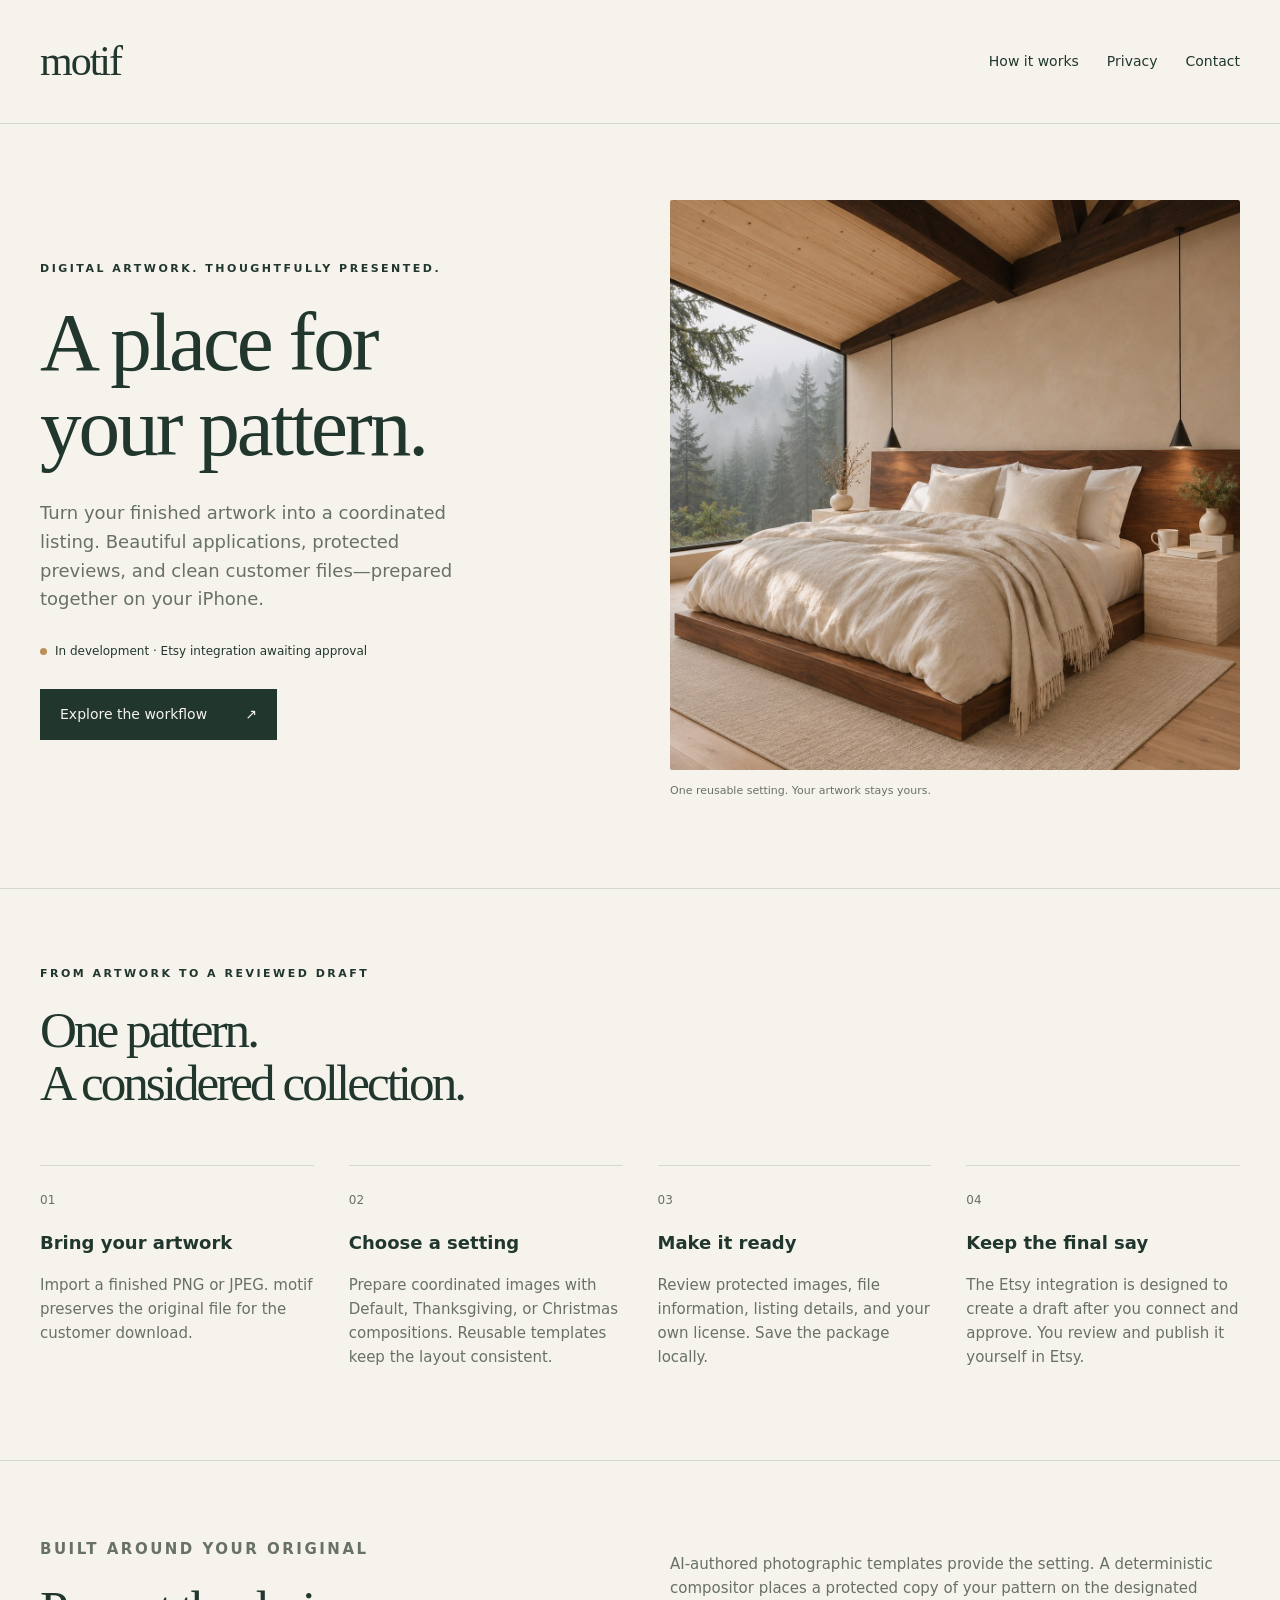
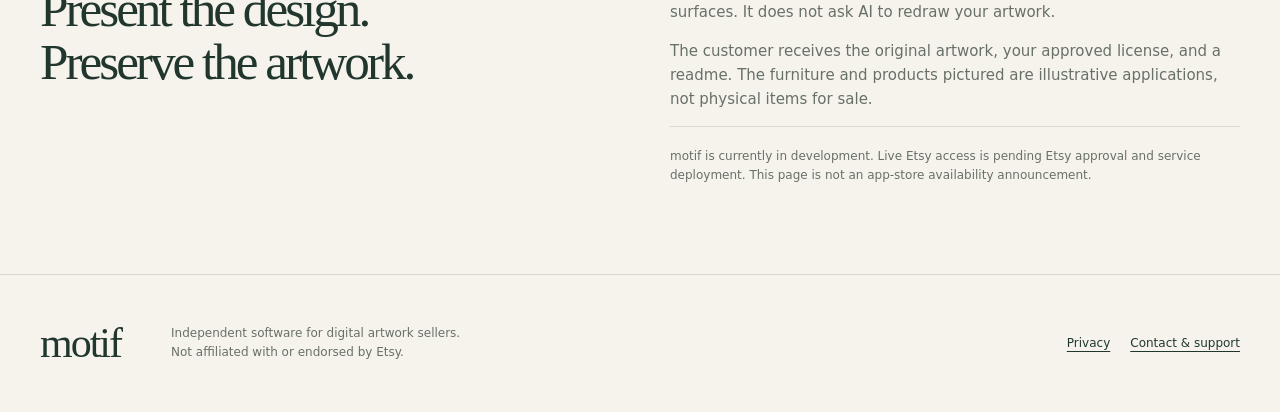
==== index.html @ 360e9a6a "Add motif public landing page and privacy notice" ====
<!doctype html><html lang="en"><head><meta charset="utf-8"><meta name="viewport" content="width=device-width, initial-scale=1"><meta name="description" content="motif is an iPhone workspace for preparing digital pattern listings, protected previews and customer downloads."><title>motif — A place for your pattern</title><link rel="stylesheet" href="styles.css"></head><body>
<header><a class="wordmark" href="./" aria-label="motif home">motif</a><nav><a href="#workflow">How it works</a><a href="privacy.html">Privacy</a><a href="https://github.com/js503/motif/issues">Contact</a></nav></header>
<main><section class="hero"><div><p class="eyebrow">Digital artwork. Thoughtfully presented.</p><h1>A place for<br>your pattern.</h1><p class="intro">Turn your finished artwork into a coordinated listing. Beautiful applications, protected previews, and clean customer files—prepared together on your iPhone.</p><p class="status"><span></span> In development · Etsy integration awaiting approval</p><a class="button" href="#workflow">Explore the workflow <span>↗</span></a></div><figure><img src="assets/studio.jpg" width="1254" height="1254" alt="A warm woodland bedroom with blank textile surfaces for reusable pattern mockups"><figcaption>One reusable setting. Your artwork stays yours.</figcaption></figure></section>
<section id="workflow" class="workflow"><p class="eyebrow">From artwork to a reviewed draft</p><h2>One pattern.<br>A considered collection.</h2><div class="steps"><article><span>01</span><h3>Bring your artwork</h3><p>Import a finished PNG or JPEG. motif preserves the original file for the customer download.</p></article><article><span>02</span><h3>Choose a setting</h3><p>Prepare coordinated images with Default, Thanksgiving, or Christmas compositions. Reusable templates keep the layout consistent.</p></article><article><span>03</span><h3>Make it ready</h3><p>Review protected images, file information, listing details, and your own license. Save the package locally.</p></article><article><span>04</span><h3>Keep the final say</h3><p>The Etsy integration is designed to create a draft after you connect and approve. You review and publish it yourself in Etsy.</p></article></div></section>
<section class="principles"><div><p class="eyebrow">Built around your original</p><h2>Present the design.<br>Preserve the artwork.</h2></div><div><p>AI-authored photographic templates provide the setting. A deterministic compositor places a protected copy of your pattern on the designated surfaces. It does not ask AI to redraw your artwork.</p><p>The customer receives the original artwork, your approved license, and a readme. The furniture and products pictured are illustrative applications, not physical items for sale.</p><p class="note">motif is currently in development. Live Etsy access is pending Etsy approval and service deployment. This page is not an app-store availability announcement.</p></div></section></main>
<footer><a class="wordmark" href="./">motif</a><p>Independent software for digital artwork sellers.<br>Not affiliated with or endorsed by Etsy.</p><div><a href="privacy.html">Privacy</a><a href="https://github.com/js503/motif/issues">Contact &amp; support</a></div></footer></body></html>
---- styles.css ----
:root{color-scheme:light;--paper:#f6f3ed;--ink:#21372e;--muted:#687166;--line:#d8d9ce;--accent:#b99157}*{box-sizing:border-box}html{scroll-behavior:smooth}body{margin:0;background:var(--paper);color:var(--ink);font-family:system-ui,-apple-system,BlinkMacSystemFont,"Segoe UI",sans-serif;line-height:1.6}a{color:inherit;text-underline-offset:4px}a:focus-visible{outline:3px solid var(--accent);outline-offset:5px}header,main,footer{max-width:1320px;margin:auto}header{padding:28px 40px;display:flex;justify-content:space-between;align-items:center;border-bottom:1px solid var(--line)}.wordmark{font-family:Georgia,serif;font-size:42px;letter-spacing:-2px;text-decoration:none}.wordmark span{font:12px system-ui;vertical-align:top}nav{display:flex;gap:28px;font-size:14px}nav a{text-decoration:none}.hero{display:grid;grid-template-columns:1fr 1fr;gap:60px;align-items:center;padding:76px 40px 88px}.eyebrow{text-transform:uppercase;font-size:11px;letter-spacing:2.5px;font-weight:650;margin:0 0 22px}h1,h2{font-family:Georgia,serif;font-weight:400;letter-spacing:-3px;line-height:1.03;margin:0 0 28px}h1{font-size:clamp(56px,6.5vw,88px)}h2{font-size:clamp(40px,4vw,58px)}.intro{font-size:18px;max-width:450px;color:var(--muted)}.status{font-size:12px;margin:28px 0;display:flex;gap:8px;align-items:center}.status span{width:7px;height:7px;background:var(--accent);border-radius:50%;flex-shrink:0}.button{display:inline-flex;gap:38px;padding:14px 20px;background:var(--ink);color:var(--paper);text-decoration:none;font-size:14px}figure{margin:0}figure img{display:block;width:100%;height:auto;aspect-ratio:1;object-fit:cover;border-radius:2px}figcaption{font-size:11px;color:var(--muted);padding-top:12px}.workflow{padding:76px 40px;border-top:1px solid var(--line)}.steps{display:grid;grid-template-columns:repeat(4,1fr);gap:35px;margin-top:55px}.steps article{border-top:1px solid var(--line);padding-top:20px}.steps span{font-size:12px;color:var(--muted)}h3{font-weight:550;font-size:18px;margin:18px 0 12px}.steps p,.principles p{font-size:15px;color:var(--muted)}.principles{display:grid;grid-template-columns:1fr 1fr;gap:60px;padding:76px 40px;border-top:1px solid var(--line)}.principles .note{font-size:12px;padding-top:20px;border-top:1px solid var(--line)}footer{border-top:1px solid var(--line);padding:35px 40px;display:flex;align-items:center;gap:50px}footer p{font-size:12px;color:var(--muted);flex:1}footer div{display:flex;gap:20px;font-size:12px}.prose{max-width:820px;padding:70px 40px 100px}.prose h1{font-size:60px}.prose h2{font-family:inherit;letter-spacing:0;font-size:23px;margin-top:40px}.prose p,.prose li{color:var(--muted)}@media(max-width:760px){header{padding:18px 24px}nav{gap:16px;font-size:12px}.wordmark{font-size:36px}.hero{grid-template-columns:1fr;gap:38px;padding:48px 24px}.intro{font-size:17px}.workflow,.principles{padding:48px 24px}.steps{grid-template-columns:1fr 1fr;gap:24px}.principles{grid-template-columns:1fr;gap:10px}footer{padding:28px 24px;flex-wrap:wrap;gap:20px}footer div{width:100%}.prose{padding:48px 24px}h1,h2{letter-spacing:-2px}}@media(prefers-reduced-motion:reduce){html{scroll-behavior:auto}}
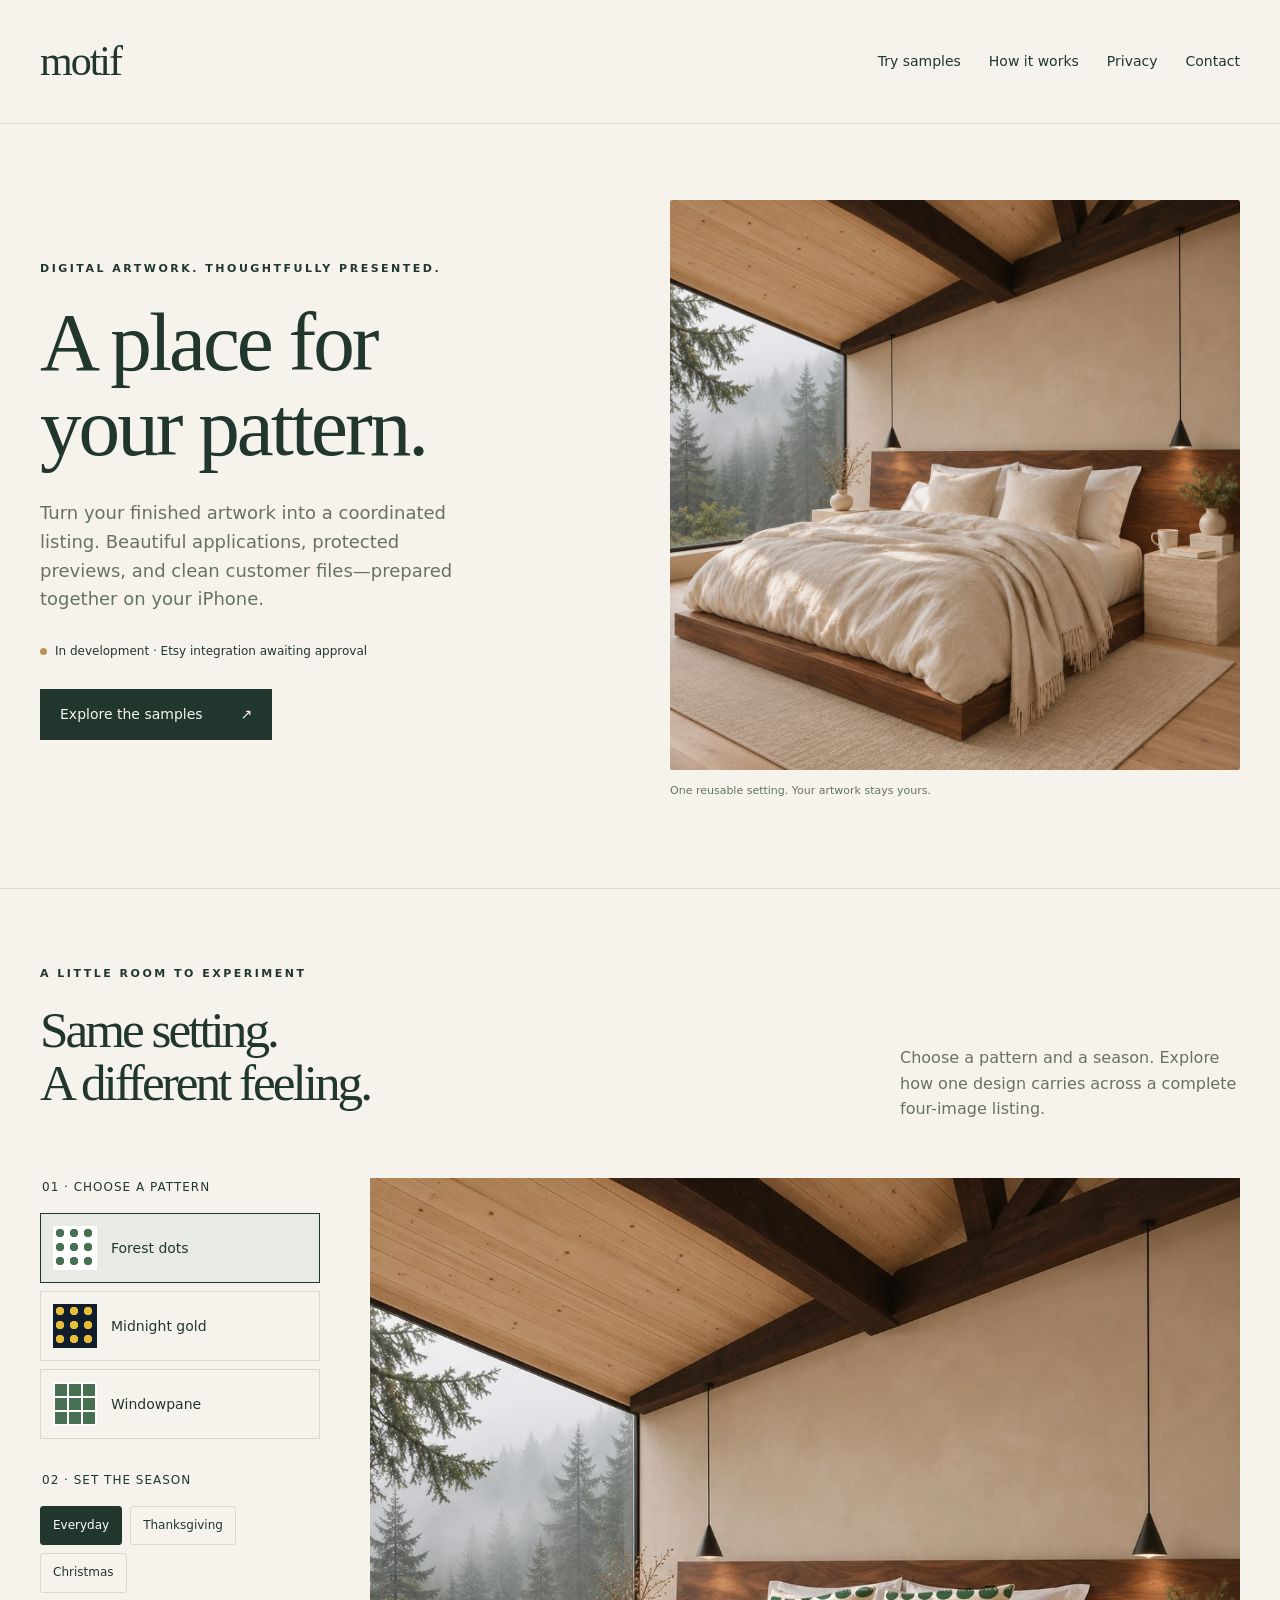
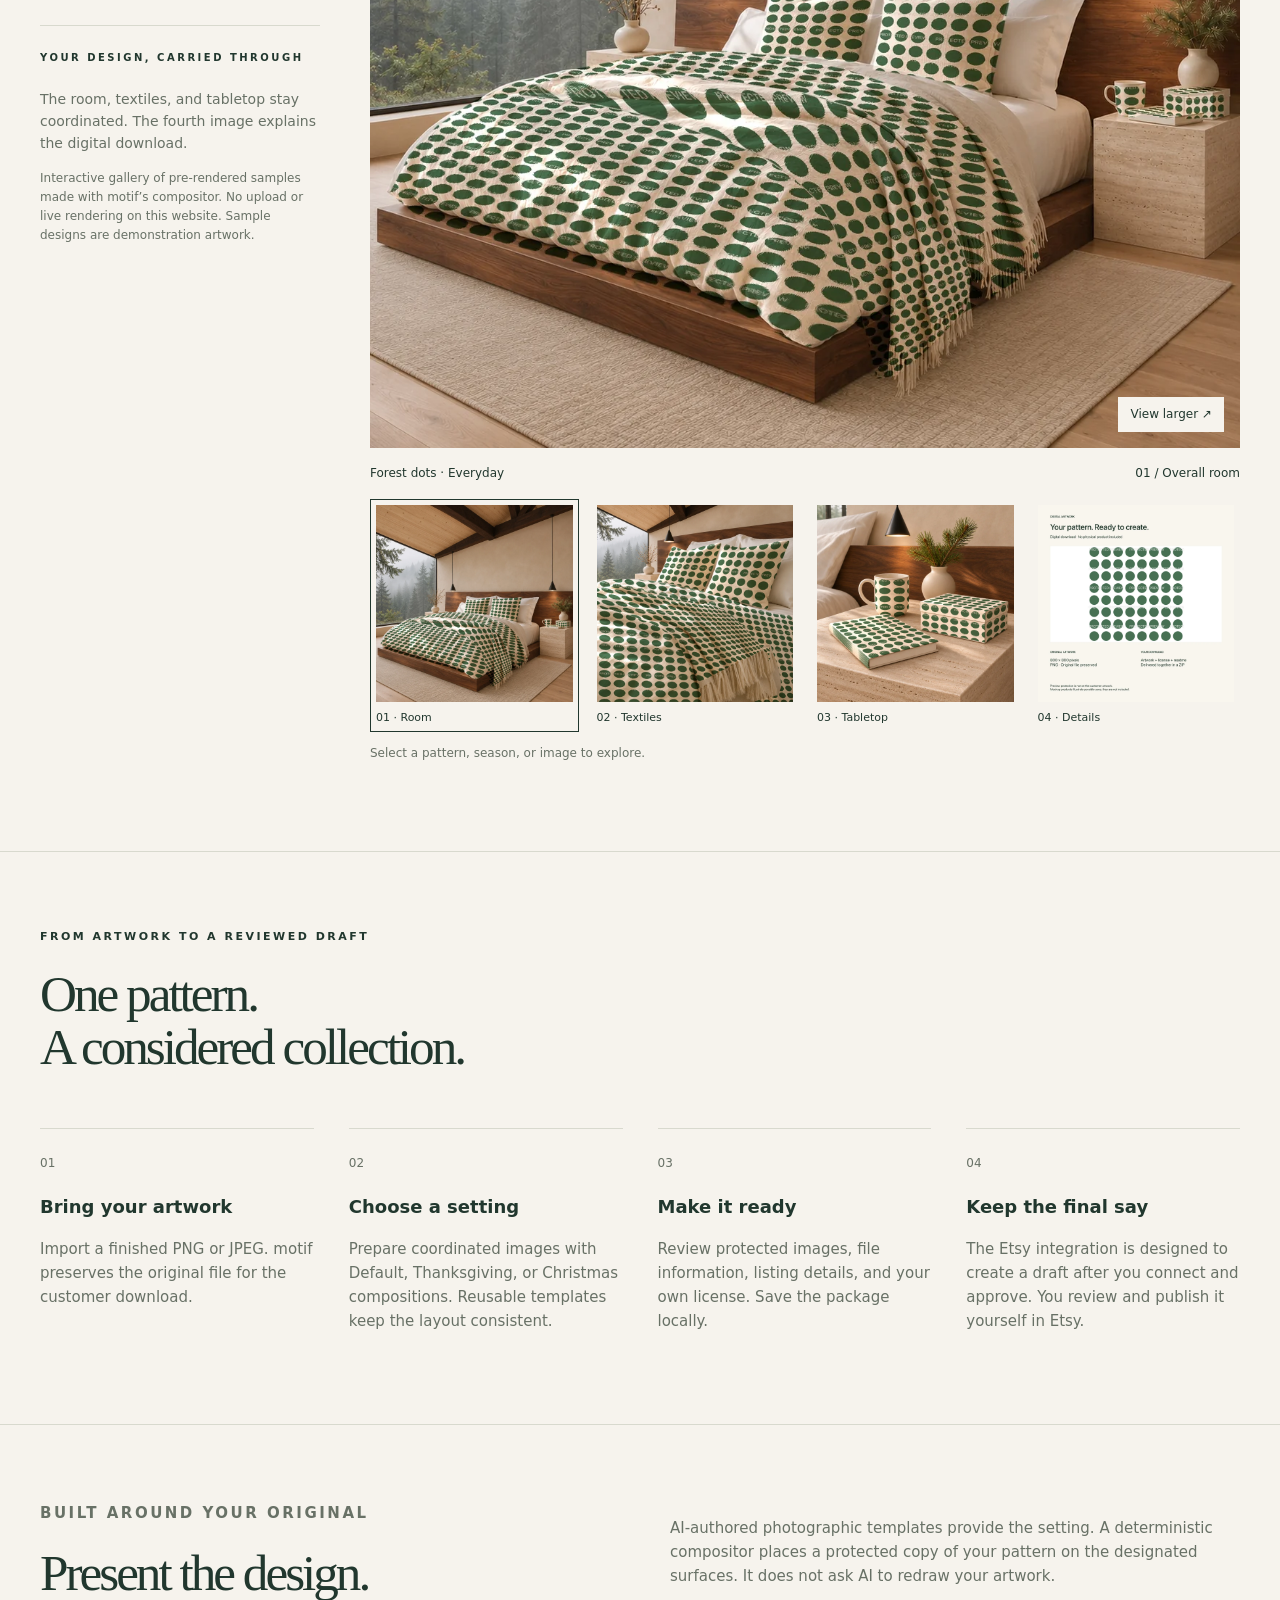
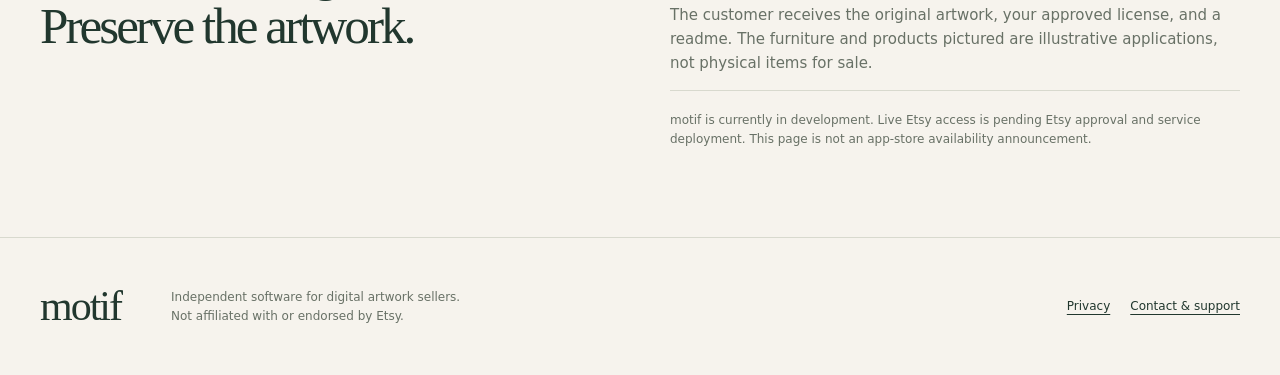
==== commit 39264421: "Add interactive pattern and seasonal listing samples" ====
--- a/index.html
+++ b/index.html
@@ -1,6 +1,22 @@
 <!doctype html><html lang="en"><head><meta charset="utf-8"><meta name="viewport" content="width=device-width, initial-scale=1"><meta name="description" content="motif is an iPhone workspace for preparing digital pattern listings, protected previews and customer downloads."><title>motif — A place for your pattern</title><link rel="stylesheet" href="styles.css"></head><body>
-<header><a class="wordmark" href="./" aria-label="motif home">motif</a><nav><a href="#workflow">How it works</a><a href="privacy.html">Privacy</a><a href="https://github.com/js503/motif/issues">Contact</a></nav></header>
-<main><section class="hero"><div><p class="eyebrow">Digital artwork. Thoughtfully presented.</p><h1>A place for<br>your pattern.</h1><p class="intro">Turn your finished artwork into a coordinated listing. Beautiful applications, protected previews, and clean customer files—prepared together on your iPhone.</p><p class="status"><span></span> In development · Etsy integration awaiting approval</p><a class="button" href="#workflow">Explore the workflow <span>↗</span></a></div><figure><img src="assets/studio.jpg" width="1254" height="1254" alt="A warm woodland bedroom with blank textile surfaces for reusable pattern mockups"><figcaption>One reusable setting. Your artwork stays yours.</figcaption></figure></section>
+<header><a class="wordmark" href="./" aria-label="motif home">motif</a><nav><a href="#samples">Try samples</a><a href="#workflow">How it works</a><a href="privacy.html">Privacy</a><a href="https://github.com/js503/motif/issues">Contact</a></nav></header>
+<main><section class="hero"><div><p class="eyebrow">Digital artwork. Thoughtfully presented.</p><h1>A place for<br>your pattern.</h1><p class="intro">Turn your finished artwork into a coordinated listing. Beautiful applications, protected previews, and clean customer files—prepared together on your iPhone.</p><p class="status"><span></span> In development · Etsy integration awaiting approval</p><a class="button" href="#samples">Explore the samples <span>↗</span></a></div><figure><img src="assets/studio.jpg" width="1254" height="1254" alt="A warm woodland bedroom with blank textile surfaces for reusable pattern mockups"><figcaption>One reusable setting. Your artwork stays yours.</figcaption></figure></section>
+<section id="samples" class="sample-studio" aria-labelledby="sample-heading">
+<div class="sample-heading"><div><p class="eyebrow">A little room to experiment</p><h2 id="sample-heading">Same setting.<br>A different feeling.</h2></div><p>Choose a pattern and a season. Explore how one design carries across a complete four-image listing.</p></div>
+<div class="studio-layout"><div class="studio-controls">
+<fieldset><legend>01 · Choose a pattern</legend><div class="pattern-options">
+<button type="button" data-pattern="light" aria-pressed="true"><span class="swatch dots" aria-hidden="true"></span>Forest dots</button>
+<button type="button" data-pattern="dark" aria-pressed="false"><span class="swatch night" aria-hidden="true"></span>Midnight gold</button>
+<button type="button" data-pattern="geometric" aria-pressed="false"><span class="swatch grid" aria-hidden="true"></span>Windowpane</button></div></fieldset>
+<fieldset><legend>02 · Set the season</legend><div class="theme-options"><button type="button" data-theme="default" aria-pressed="true">Everyday</button><button type="button" data-theme="thanksgiving" aria-pressed="false">Thanksgiving</button><button type="button" data-theme="christmas" aria-pressed="false">Christmas</button></div></fieldset>
+<div class="sample-note"><p class="eyebrow">Your design, carried through</p><p>The room, textiles, and tabletop stay coordinated. The fourth image explains the digital download.</p><p class="small">Interactive gallery of pre-rendered samples made with motif’s compositor. No upload or live rendering on this website. Sample designs are demonstration artwork.</p></div>
+</div><div class="studio-preview"><button type="button" id="expand-sample" class="image-button" aria-label="Enlarge selected sample"><img id="sample-image" src="assets/samples/light-default-1.webp" width="2400" height="2400" loading="lazy" alt="Forest dots · Everyday · Overall room"><span class="expand-hint">View larger ↗</span></button>
+<div class="preview-caption"><span id="sample-caption">Forest dots · Everyday</span><span id="view-caption">01 / Overall room</span></div>
+<div class="view-options" role="group" aria-label="Listing image"><button type="button" data-view="1" aria-pressed="true"><img src="assets/samples/light-default-1.webp" width="2400" height="2400" loading="lazy" alt=""><span>01 · Room</span></button><button type="button" data-view="2" aria-pressed="false"><img src="assets/samples/light-default-2.webp" width="2400" height="2400" loading="lazy" alt=""><span>02 · Textiles</span></button><button type="button" data-view="3" aria-pressed="false"><img src="assets/samples/light-default-3.webp" width="2400" height="2400" loading="lazy" alt=""><span>03 · Tabletop</span></button><button type="button" data-view="4" aria-pressed="false"><img src="assets/samples/light-default-4.webp" width="2400" height="2400" loading="lazy" alt=""><span>04 · Details</span></button></div>
+<p id="sample-status" role="status" class="small">Select a pattern, season, or image to explore.</p></div></div>
+<noscript><p>Enable JavaScript to switch samples. The default collection is shown above.</p></noscript>
+</section>
+<dialog id="sample-dialog" aria-label="Enlarged listing sample"><button type="button" id="close-sample">Close ×</button><img id="large-sample" alt=""><p id="large-caption"></p></dialog>
 <section id="workflow" class="workflow"><p class="eyebrow">From artwork to a reviewed draft</p><h2>One pattern.<br>A considered collection.</h2><div class="steps"><article><span>01</span><h3>Bring your artwork</h3><p>Import a finished PNG or JPEG. motif preserves the original file for the customer download.</p></article><article><span>02</span><h3>Choose a setting</h3><p>Prepare coordinated images with Default, Thanksgiving, or Christmas compositions. Reusable templates keep the layout consistent.</p></article><article><span>03</span><h3>Make it ready</h3><p>Review protected images, file information, listing details, and your own license. Save the package locally.</p></article><article><span>04</span><h3>Keep the final say</h3><p>The Etsy integration is designed to create a draft after you connect and approve. You review and publish it yourself in Etsy.</p></article></div></section>
 <section class="principles"><div><p class="eyebrow">Built around your original</p><h2>Present the design.<br>Preserve the artwork.</h2></div><div><p>AI-authored photographic templates provide the setting. A deterministic compositor places a protected copy of your pattern on the designated surfaces. It does not ask AI to redraw your artwork.</p><p>The customer receives the original artwork, your approved license, and a readme. The furniture and products pictured are illustrative applications, not physical items for sale.</p><p class="note">motif is currently in development. Live Etsy access is pending Etsy approval and service deployment. This page is not an app-store availability announcement.</p></div></section></main>
-<footer><a class="wordmark" href="./">motif</a><p>Independent software for digital artwork sellers.<br>Not affiliated with or endorsed by Etsy.</p><div><a href="privacy.html">Privacy</a><a href="https://github.com/js503/motif/issues">Contact &amp; support</a></div></footer></body></html>
+<footer><a class="wordmark" href="./">motif</a><p>Independent software for digital artwork sellers.<br>Not affiliated with or endorsed by Etsy.</p><div><a href="privacy.html">Privacy</a><a href="https://github.com/js503/motif/issues">Contact &amp; support</a></div></footer><script src="samples.js" defer></script></body></html>
--- a/styles.css
+++ b/styles.css
@@ -1 +1,3 @@
 :root{color-scheme:light;--paper:#f6f3ed;--ink:#21372e;--muted:#687166;--line:#d8d9ce;--accent:#b99157}*{box-sizing:border-box}html{scroll-behavior:smooth}body{margin:0;background:var(--paper);color:var(--ink);font-family:system-ui,-apple-system,BlinkMacSystemFont,"Segoe UI",sans-serif;line-height:1.6}a{color:inherit;text-underline-offset:4px}a:focus-visible{outline:3px solid var(--accent);outline-offset:5px}header,main,footer{max-width:1320px;margin:auto}header{padding:28px 40px;display:flex;justify-content:space-between;align-items:center;border-bottom:1px solid var(--line)}.wordmark{font-family:Georgia,serif;font-size:42px;letter-spacing:-2px;text-decoration:none}.wordmark span{font:12px system-ui;vertical-align:top}nav{display:flex;gap:28px;font-size:14px}nav a{text-decoration:none}.hero{display:grid;grid-template-columns:1fr 1fr;gap:60px;align-items:center;padding:76px 40px 88px}.eyebrow{text-transform:uppercase;font-size:11px;letter-spacing:2.5px;font-weight:650;margin:0 0 22px}h1,h2{font-family:Georgia,serif;font-weight:400;letter-spacing:-3px;line-height:1.03;margin:0 0 28px}h1{font-size:clamp(56px,6.5vw,88px)}h2{font-size:clamp(40px,4vw,58px)}.intro{font-size:18px;max-width:450px;color:var(--muted)}.status{font-size:12px;margin:28px 0;display:flex;gap:8px;align-items:center}.status span{width:7px;height:7px;background:var(--accent);border-radius:50%;flex-shrink:0}.button{display:inline-flex;gap:38px;padding:14px 20px;background:var(--ink);color:var(--paper);text-decoration:none;font-size:14px}figure{margin:0}figure img{display:block;width:100%;height:auto;aspect-ratio:1;object-fit:cover;border-radius:2px}figcaption{font-size:11px;color:var(--muted);padding-top:12px}.workflow{padding:76px 40px;border-top:1px solid var(--line)}.steps{display:grid;grid-template-columns:repeat(4,1fr);gap:35px;margin-top:55px}.steps article{border-top:1px solid var(--line);padding-top:20px}.steps span{font-size:12px;color:var(--muted)}h3{font-weight:550;font-size:18px;margin:18px 0 12px}.steps p,.principles p{font-size:15px;color:var(--muted)}.principles{display:grid;grid-template-columns:1fr 1fr;gap:60px;padding:76px 40px;border-top:1px solid var(--line)}.principles .note{font-size:12px;padding-top:20px;border-top:1px solid var(--line)}footer{border-top:1px solid var(--line);padding:35px 40px;display:flex;align-items:center;gap:50px}footer p{font-size:12px;color:var(--muted);flex:1}footer div{display:flex;gap:20px;font-size:12px}.prose{max-width:820px;padding:70px 40px 100px}.prose h1{font-size:60px}.prose h2{font-family:inherit;letter-spacing:0;font-size:23px;margin-top:40px}.prose p,.prose li{color:var(--muted)}@media(max-width:760px){header{padding:18px 24px}nav{gap:16px;font-size:12px}.wordmark{font-size:36px}.hero{grid-template-columns:1fr;gap:38px;padding:48px 24px}.intro{font-size:17px}.workflow,.principles{padding:48px 24px}.steps{grid-template-columns:1fr 1fr;gap:24px}.principles{grid-template-columns:1fr;gap:10px}footer{padding:28px 24px;flex-wrap:wrap;gap:20px}footer div{width:100%}.prose{padding:48px 24px}h1,h2{letter-spacing:-2px}}@media(prefers-reduced-motion:reduce){html{scroll-behavior:auto}}
+.sample-studio{padding:76px 40px;border-top:1px solid var(--line);scroll-margin-top:20px}.sample-heading{display:flex;justify-content:space-between;gap:40px;align-items:end;margin-bottom:40px}.sample-heading>p{max-width:340px;color:var(--muted)}.studio-layout{display:grid;grid-template-columns:280px minmax(0,1fr);gap:50px}fieldset{border:0;padding:0;margin:0 0 32px}legend{font-size:12px;letter-spacing:1px;text-transform:uppercase;margin-bottom:16px}button{font:inherit;color:inherit;cursor:pointer}button:focus-visible{outline:3px solid var(--accent);outline-offset:4px}.pattern-options{display:grid;gap:8px}.pattern-options button{display:flex;align-items:center;gap:14px;text-align:left;border:1px solid var(--line);background:transparent;padding:12px;font-size:14px}.pattern-options button[aria-pressed=true]{border-color:var(--ink);background:#e7ebe3}.swatch{display:block;width:44px;height:44px;flex-shrink:0}.dots{background:radial-gradient(circle,#477052 4px,white 4.5px) 0 0/14px 14px}.night{background:radial-gradient(circle,#e7bd39 4px,#101e2b 4.5px) 0 0/14px 14px}.grid{background:linear-gradient(white 2px,transparent 2px),linear-gradient(90deg,white 2px,#477052 2px);background-size:14px 14px}.theme-options{display:flex;flex-wrap:wrap;gap:8px}.theme-options button{padding:9px 12px;font-size:12px;border:1px solid var(--line);border-radius:3px;background:transparent}.theme-options button[aria-pressed=true]{background:var(--ink);color:white;border-color:var(--ink)}.sample-note{border-top:1px solid var(--line);padding-top:24px;color:var(--muted);font-size:14px}.sample-note .eyebrow{font-size:10px;color:var(--ink)}.small{font-size:12px;color:var(--muted)}.image-button{display:block;width:100%;padding:0;border:0;background:#e6e2da;position:relative;aspect-ratio:1}.image-button>img{display:block;width:100%;height:100%;object-fit:contain}.expand-hint{position:absolute;bottom:16px;right:16px;background:var(--paper);padding:8px 12px;font-size:12px}.preview-caption{display:flex;justify-content:space-between;gap:12px;padding:16px 0;font-size:12px}.view-options{display:grid;grid-template-columns:repeat(4,minmax(0,1fr));gap:12px}.view-options button{padding:5px;border:1px solid transparent;background:transparent;font-size:11px;text-align:left}.view-options button[aria-pressed=true]{border-color:var(--ink)}.view-options img{display:block;width:100%;height:auto;aspect-ratio:1}.view-options span{display:block;padding-top:7px}dialog{max-width:min(92vw,1000px);max-height:94vh;border:0;background:var(--paper);padding:16px;color:var(--ink)}dialog::backdrop{background:#10231ce6}dialog img{display:block;max-width:100%;max-height:76vh;margin:auto;object-fit:contain}dialog button{display:block;margin:0 0 12px auto;padding:8px 18px;border:1px solid var(--line);background:transparent}dialog p{font-size:13px;margin:12px 0 0}@media(max-width:900px){.studio-layout{grid-template-columns:220px minmax(0,1fr);gap:24px}}@media(max-width:760px){nav{gap:10px;flex-wrap:wrap;justify-content:end;max-width:240px}.sample-studio{padding:48px 24px}.sample-heading{display:block}.studio-layout{display:block}.pattern-options{grid-template-columns:repeat(3,minmax(0,1fr))}.pattern-options button{flex-direction:column;align-items:start;gap:8px;font-size:11px}.sample-note{display:none}.view-options{gap:5px}.view-options button{font-size:9px}.preview-caption{font-size:11px}fieldset{margin-bottom:24px}.expand-hint{bottom:10px;right:10px}}
+@media(max-width:760px){.sample-note{display:block;border:0;padding:0;margin-bottom:20px}.sample-note>p:not(.small){display:none}}
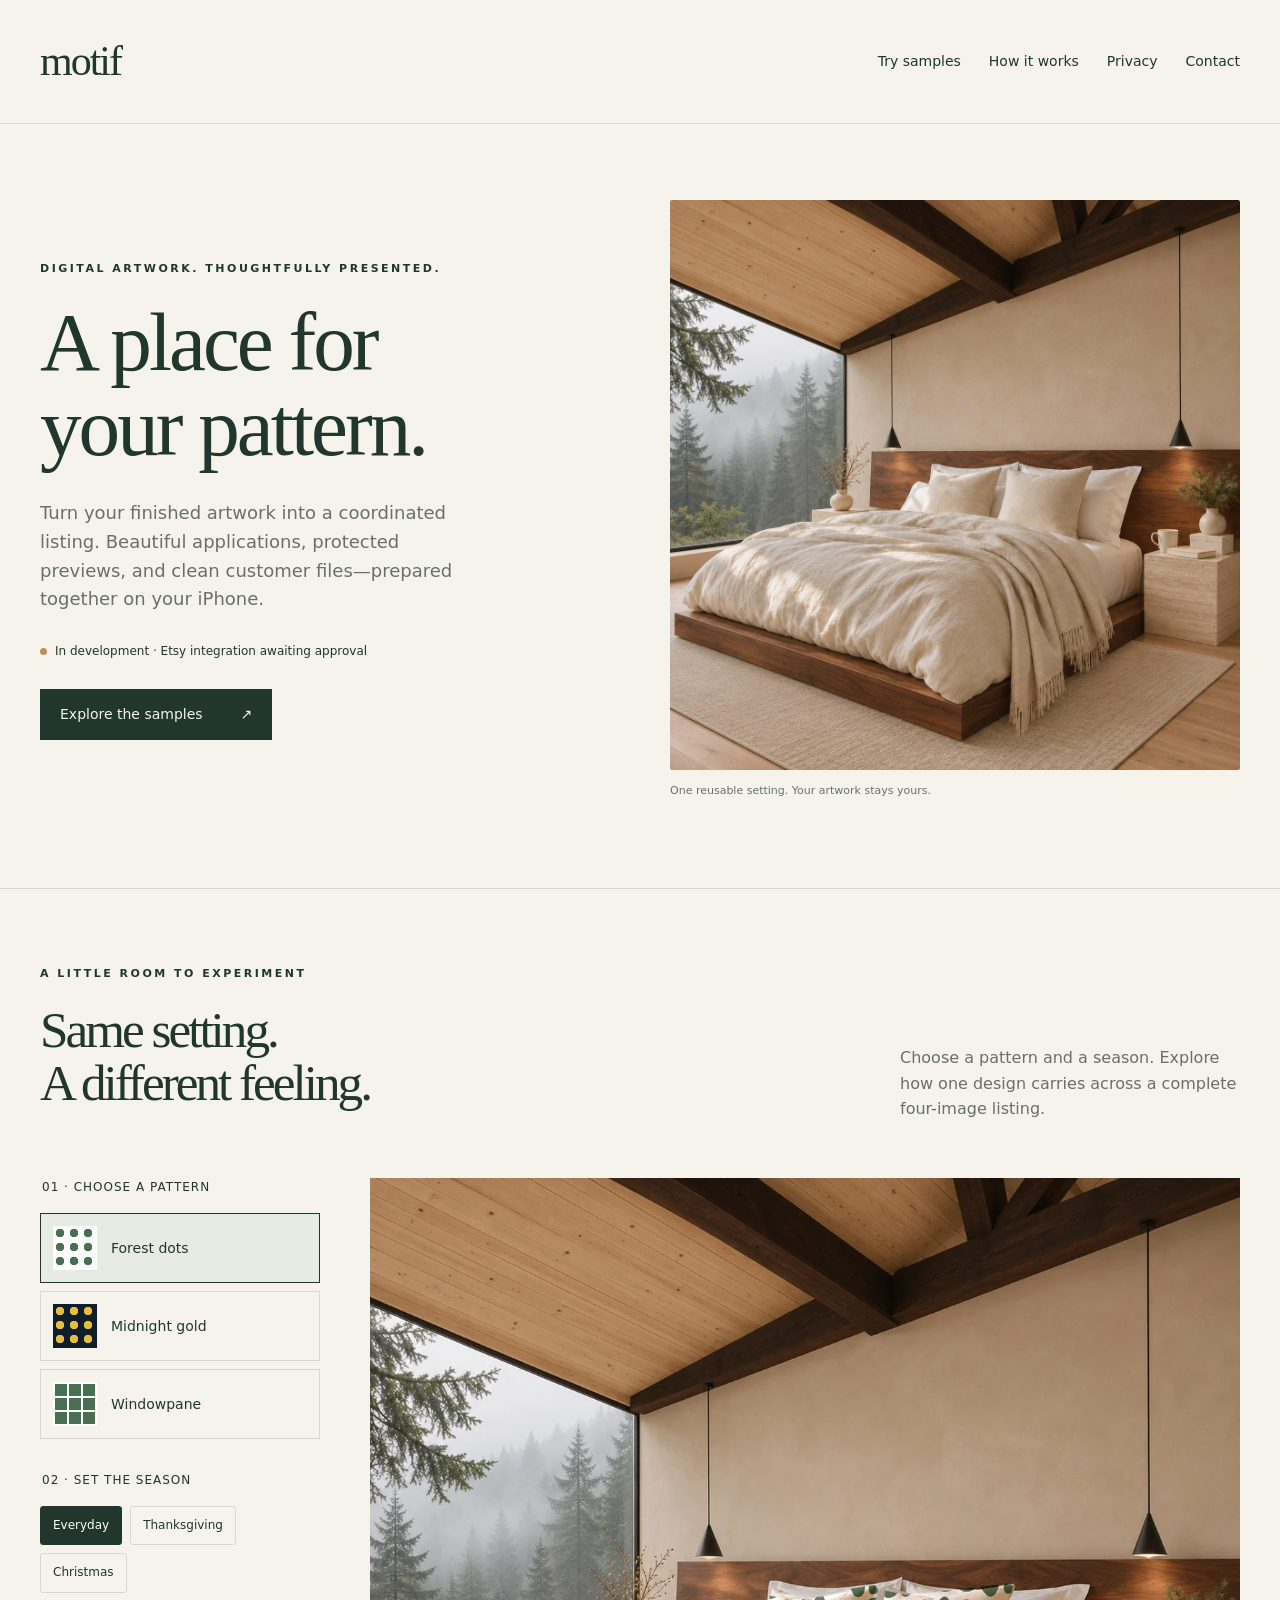
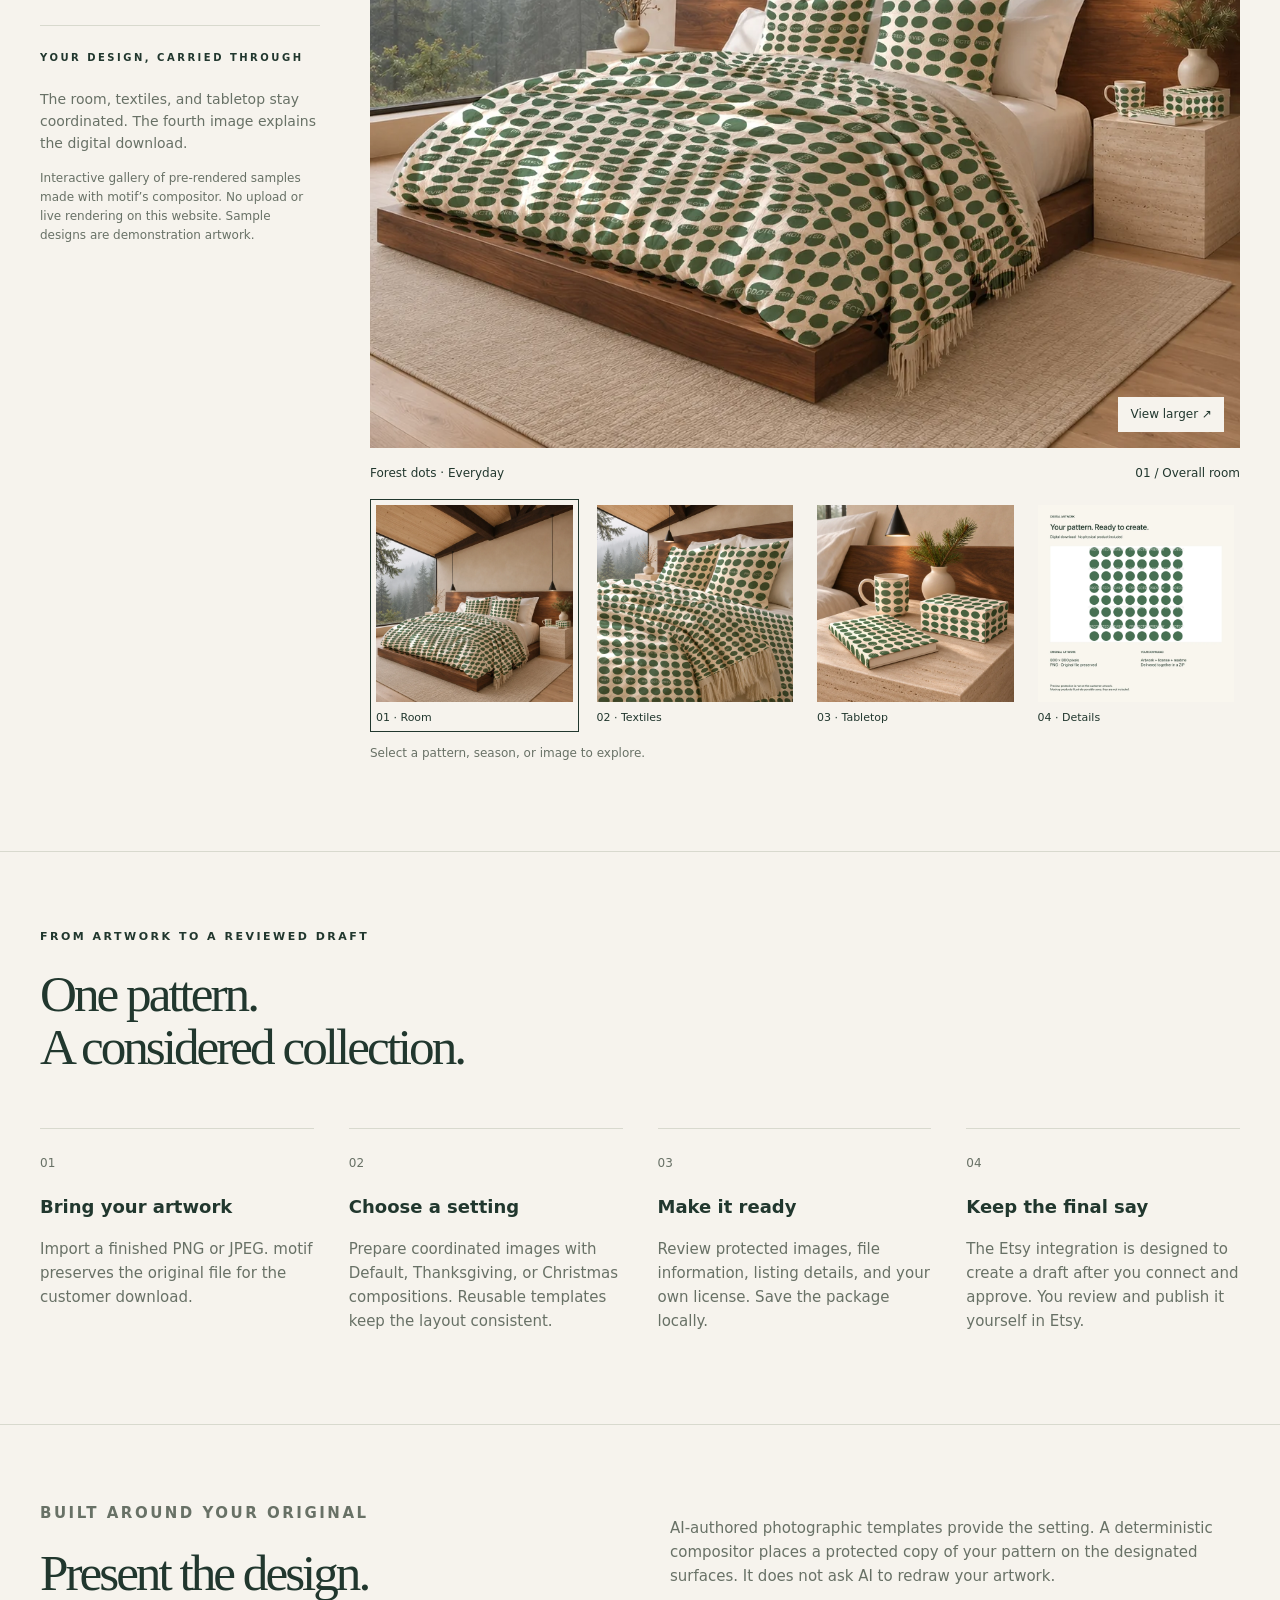
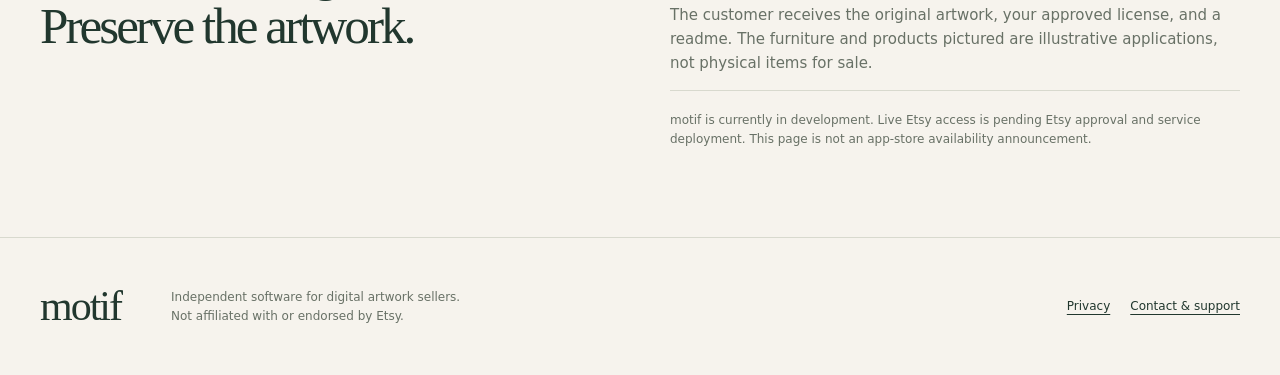
==== commit 9330b218: "Refine sample surface mapping and material shading" ====
--- a/index.html
+++ b/index.html
@@ -10,13 +10,13 @@
 <button type="button" data-pattern="geometric" aria-pressed="false"><span class="swatch grid" aria-hidden="true"></span>Windowpane</button></div></fieldset>
 <fieldset><legend>02 · Set the season</legend><div class="theme-options"><button type="button" data-theme="default" aria-pressed="true">Everyday</button><button type="button" data-theme="thanksgiving" aria-pressed="false">Thanksgiving</button><button type="button" data-theme="christmas" aria-pressed="false">Christmas</button></div></fieldset>
 <div class="sample-note"><p class="eyebrow">Your design, carried through</p><p>The room, textiles, and tabletop stay coordinated. The fourth image explains the digital download.</p><p class="small">Interactive gallery of pre-rendered samples made with motif’s compositor. No upload or live rendering on this website. Sample designs are demonstration artwork.</p></div>
-</div><div class="studio-preview"><button type="button" id="expand-sample" class="image-button" aria-label="Enlarge selected sample"><img id="sample-image" src="assets/samples/light-default-1.webp" width="2400" height="2400" loading="lazy" alt="Forest dots · Everyday · Overall room"><span class="expand-hint">View larger ↗</span></button>
+</div><div class="studio-preview"><button type="button" id="expand-sample" class="image-button" aria-label="Enlarge selected sample"><img id="sample-image" src="assets/samples/light-default-1.webp?v=materials3" width="2400" height="2400" loading="lazy" alt="Forest dots · Everyday · Overall room"><span class="expand-hint">View larger ↗</span></button>
 <div class="preview-caption"><span id="sample-caption">Forest dots · Everyday</span><span id="view-caption">01 / Overall room</span></div>
-<div class="view-options" role="group" aria-label="Listing image"><button type="button" data-view="1" aria-pressed="true"><img src="assets/samples/light-default-1.webp" width="2400" height="2400" loading="lazy" alt=""><span>01 · Room</span></button><button type="button" data-view="2" aria-pressed="false"><img src="assets/samples/light-default-2.webp" width="2400" height="2400" loading="lazy" alt=""><span>02 · Textiles</span></button><button type="button" data-view="3" aria-pressed="false"><img src="assets/samples/light-default-3.webp" width="2400" height="2400" loading="lazy" alt=""><span>03 · Tabletop</span></button><button type="button" data-view="4" aria-pressed="false"><img src="assets/samples/light-default-4.webp" width="2400" height="2400" loading="lazy" alt=""><span>04 · Details</span></button></div>
+<div class="view-options" role="group" aria-label="Listing image"><button type="button" data-view="1" aria-pressed="true"><img src="assets/samples/light-default-1.webp?v=materials3" width="2400" height="2400" loading="lazy" alt=""><span>01 · Room</span></button><button type="button" data-view="2" aria-pressed="false"><img src="assets/samples/light-default-2.webp?v=materials3" width="2400" height="2400" loading="lazy" alt=""><span>02 · Textiles</span></button><button type="button" data-view="3" aria-pressed="false"><img src="assets/samples/light-default-3.webp?v=materials3" width="2400" height="2400" loading="lazy" alt=""><span>03 · Tabletop</span></button><button type="button" data-view="4" aria-pressed="false"><img src="assets/samples/light-default-4.webp?v=materials3" width="2400" height="2400" loading="lazy" alt=""><span>04 · Details</span></button></div>
 <p id="sample-status" role="status" class="small">Select a pattern, season, or image to explore.</p></div></div>
 <noscript><p>Enable JavaScript to switch samples. The default collection is shown above.</p></noscript>
 </section>
 <dialog id="sample-dialog" aria-label="Enlarged listing sample"><button type="button" id="close-sample">Close ×</button><img id="large-sample" alt=""><p id="large-caption"></p></dialog>
 <section id="workflow" class="workflow"><p class="eyebrow">From artwork to a reviewed draft</p><h2>One pattern.<br>A considered collection.</h2><div class="steps"><article><span>01</span><h3>Bring your artwork</h3><p>Import a finished PNG or JPEG. motif preserves the original file for the customer download.</p></article><article><span>02</span><h3>Choose a setting</h3><p>Prepare coordinated images with Default, Thanksgiving, or Christmas compositions. Reusable templates keep the layout consistent.</p></article><article><span>03</span><h3>Make it ready</h3><p>Review protected images, file information, listing details, and your own license. Save the package locally.</p></article><article><span>04</span><h3>Keep the final say</h3><p>The Etsy integration is designed to create a draft after you connect and approve. You review and publish it yourself in Etsy.</p></article></div></section>
 <section class="principles"><div><p class="eyebrow">Built around your original</p><h2>Present the design.<br>Preserve the artwork.</h2></div><div><p>AI-authored photographic templates provide the setting. A deterministic compositor places a protected copy of your pattern on the designated surfaces. It does not ask AI to redraw your artwork.</p><p>The customer receives the original artwork, your approved license, and a readme. The furniture and products pictured are illustrative applications, not physical items for sale.</p><p class="note">motif is currently in development. Live Etsy access is pending Etsy approval and service deployment. This page is not an app-store availability announcement.</p></div></section></main>
-<footer><a class="wordmark" href="./">motif</a><p>Independent software for digital artwork sellers.<br>Not affiliated with or endorsed by Etsy.</p><div><a href="privacy.html">Privacy</a><a href="https://github.com/js503/motif/issues">Contact &amp; support</a></div></footer><script src="samples.js" defer></script></body></html>
+<footer><a class="wordmark" href="./">motif</a><p>Independent software for digital artwork sellers.<br>Not affiliated with or endorsed by Etsy.</p><div><a href="privacy.html">Privacy</a><a href="https://github.com/js503/motif/issues">Contact &amp; support</a></div></footer><script src="samples.js?v=materials3" defer></script></body></html>
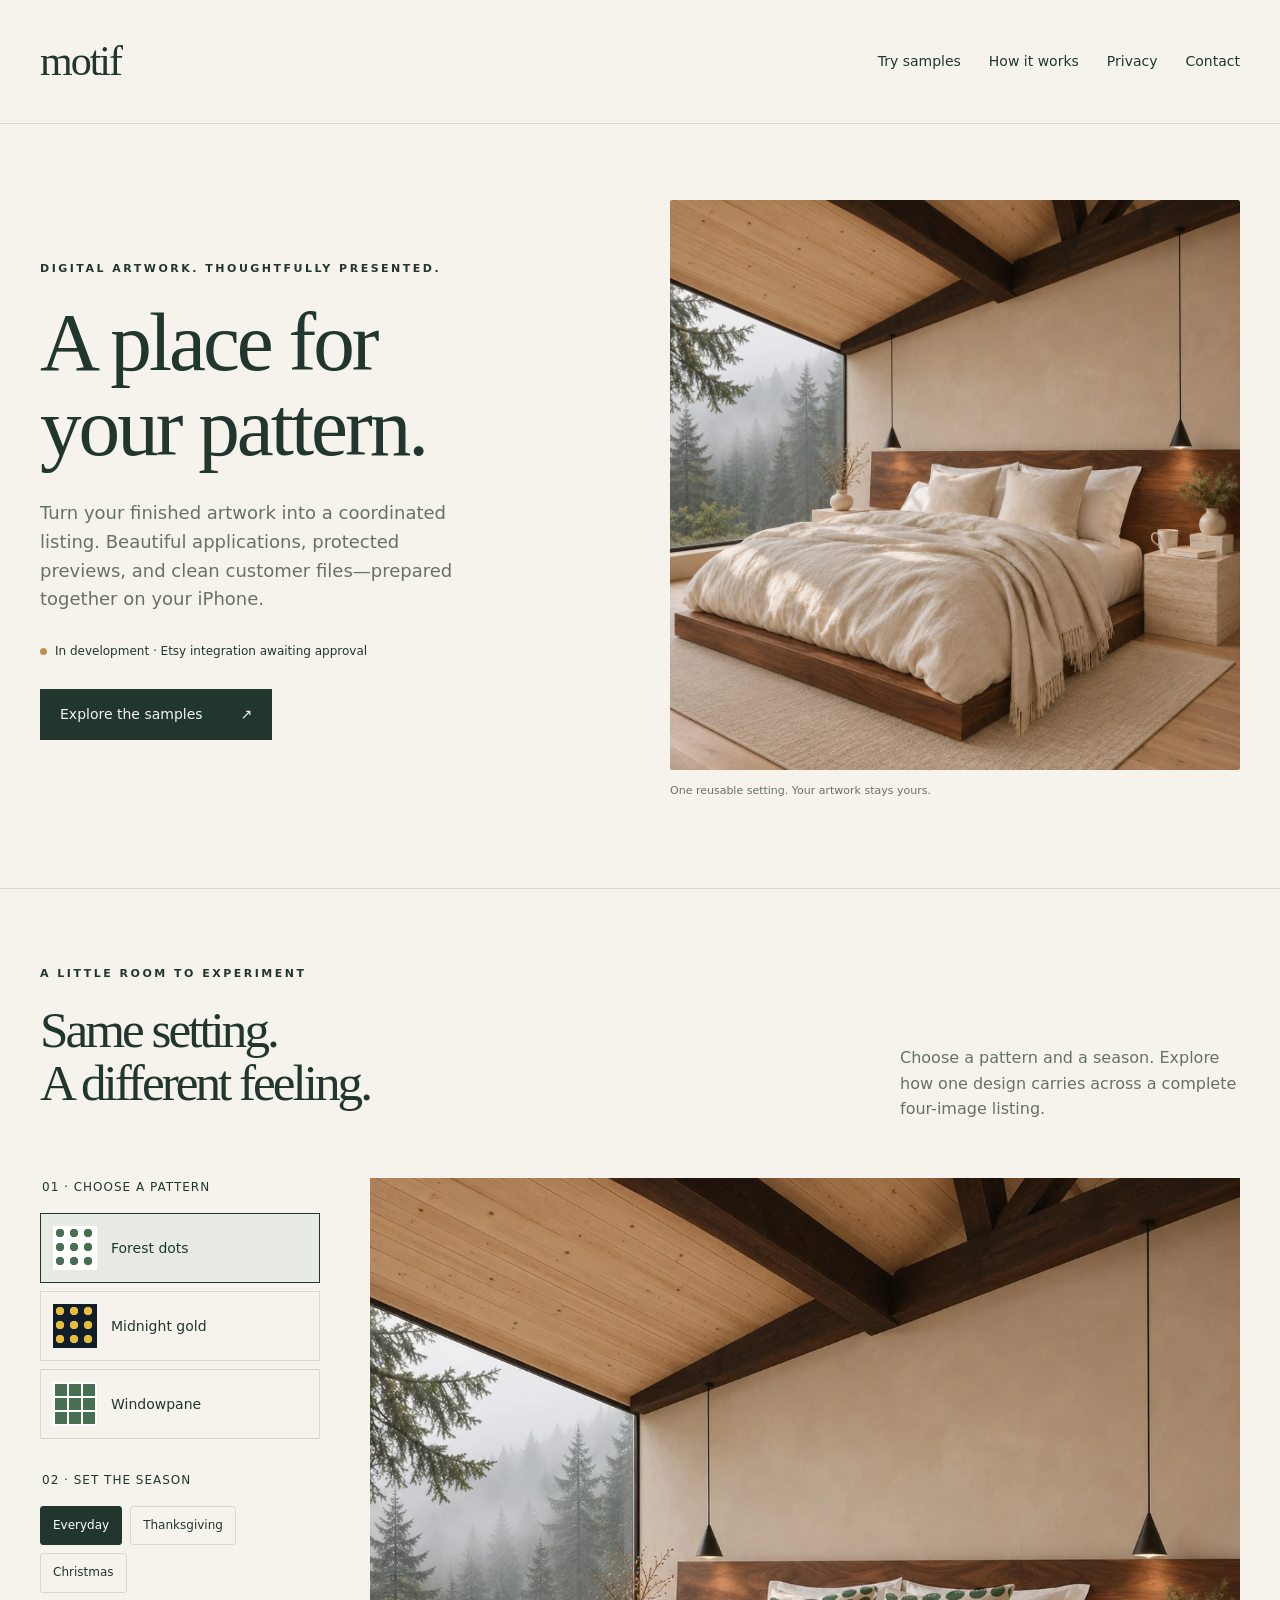
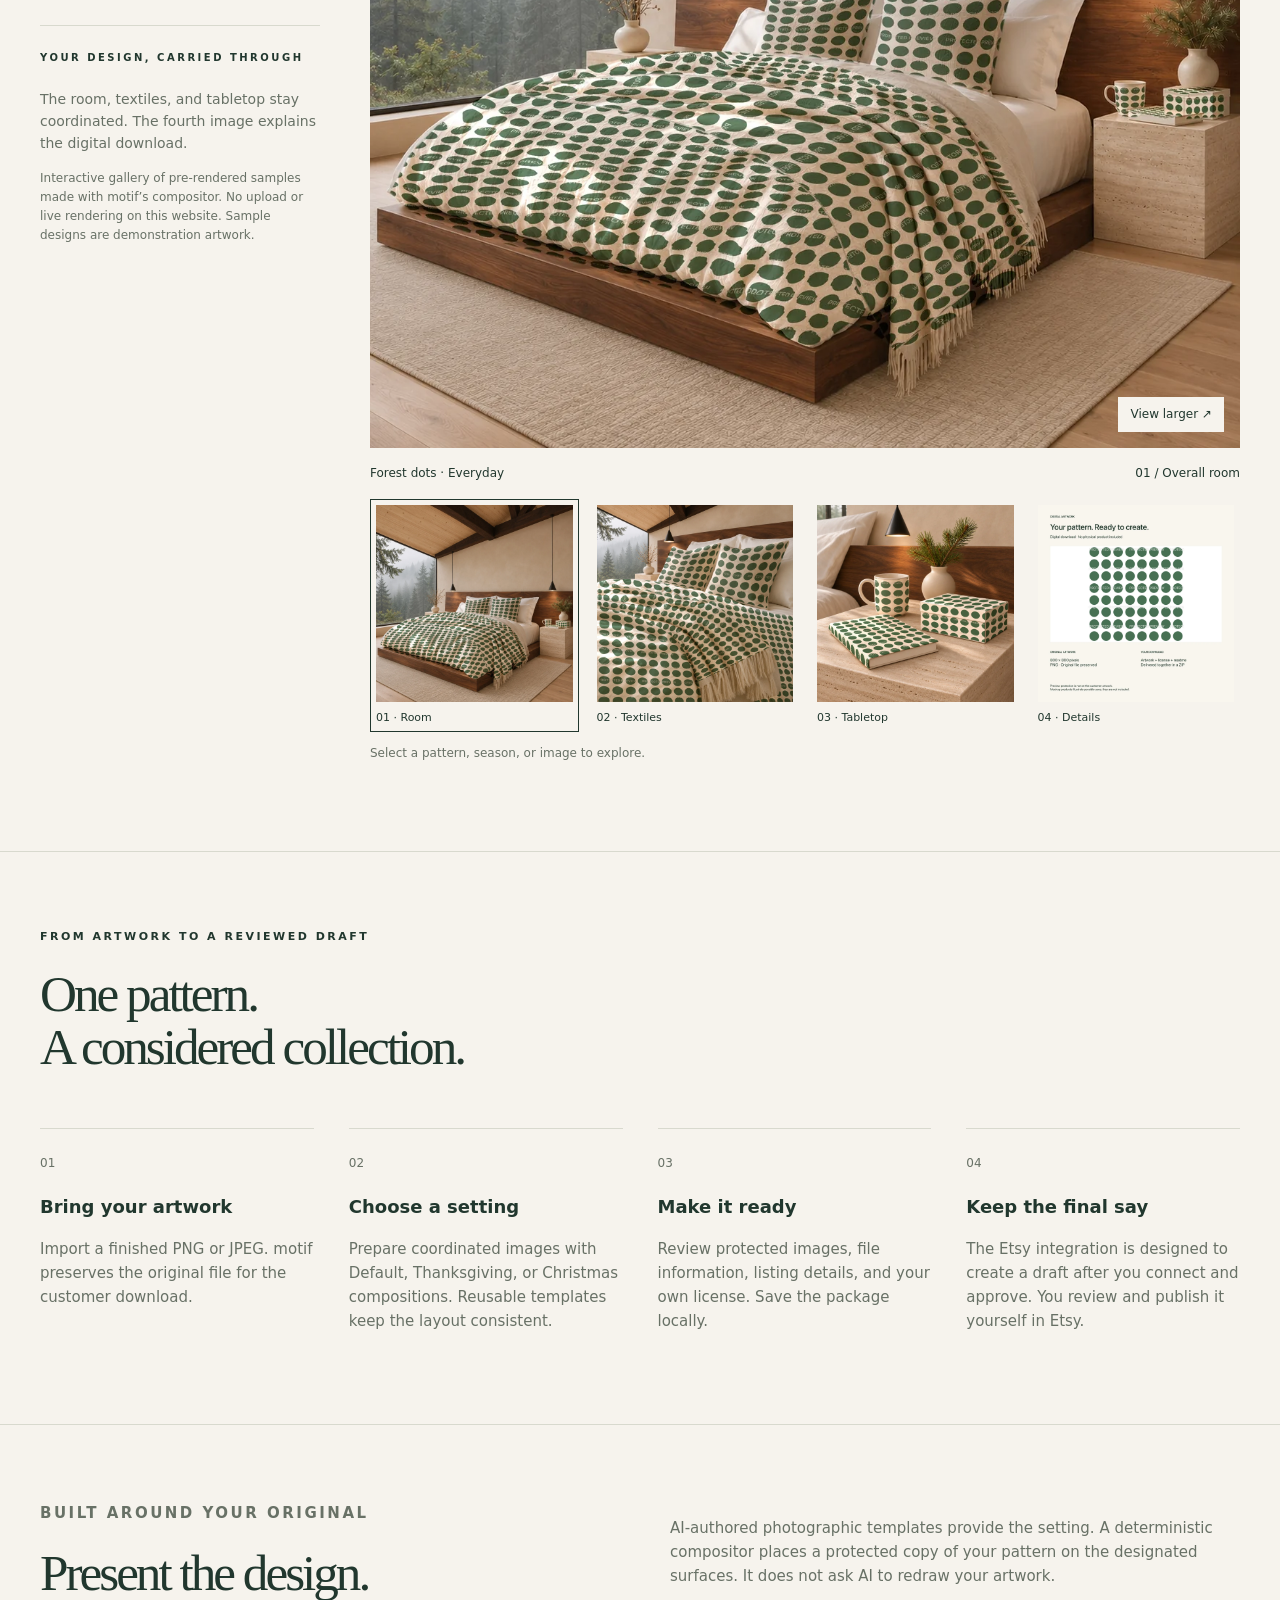
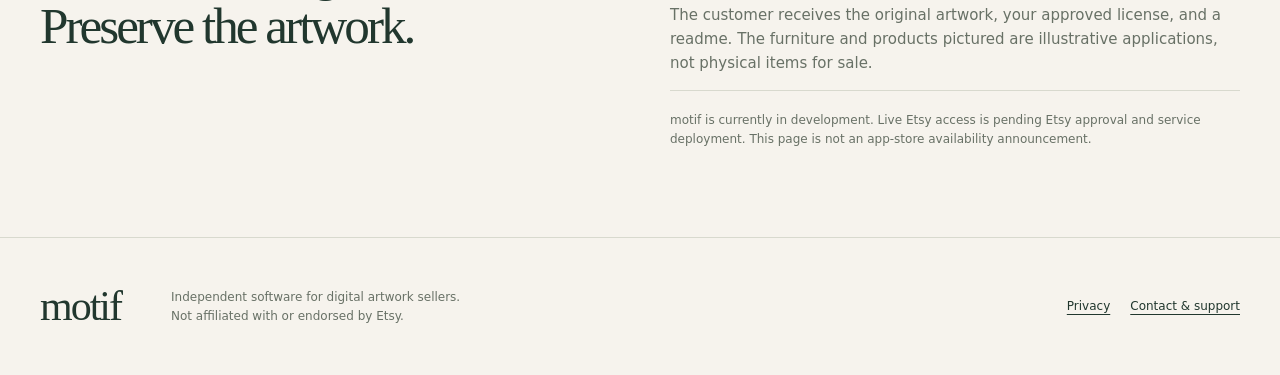
==== commit 122ffa4d: "Apply approved layered pillow treatment to scene samples" ====
--- a/index.html
+++ b/index.html
@@ -10,13 +10,13 @@
 <button type="button" data-pattern="geometric" aria-pressed="false"><span class="swatch grid" aria-hidden="true"></span>Windowpane</button></div></fieldset>
 <fieldset><legend>02 · Set the season</legend><div class="theme-options"><button type="button" data-theme="default" aria-pressed="true">Everyday</button><button type="button" data-theme="thanksgiving" aria-pressed="false">Thanksgiving</button><button type="button" data-theme="christmas" aria-pressed="false">Christmas</button></div></fieldset>
 <div class="sample-note"><p class="eyebrow">Your design, carried through</p><p>The room, textiles, and tabletop stay coordinated. The fourth image explains the digital download.</p><p class="small">Interactive gallery of pre-rendered samples made with motif’s compositor. No upload or live rendering on this website. Sample designs are demonstration artwork.</p></div>
-</div><div class="studio-preview"><button type="button" id="expand-sample" class="image-button" aria-label="Enlarge selected sample"><img id="sample-image" src="assets/samples/light-default-1.webp?v=materials3" width="2400" height="2400" loading="lazy" alt="Forest dots · Everyday · Overall room"><span class="expand-hint">View larger ↗</span></button>
+</div><div class="studio-preview"><button type="button" id="expand-sample" class="image-button" aria-label="Enlarge selected sample"><img id="sample-image" src="assets/samples/light-default-1.webp?v=pillows4" width="2400" height="2400" loading="lazy" alt="Forest dots · Everyday · Overall room"><span class="expand-hint">View larger ↗</span></button>
 <div class="preview-caption"><span id="sample-caption">Forest dots · Everyday</span><span id="view-caption">01 / Overall room</span></div>
-<div class="view-options" role="group" aria-label="Listing image"><button type="button" data-view="1" aria-pressed="true"><img src="assets/samples/light-default-1.webp?v=materials3" width="2400" height="2400" loading="lazy" alt=""><span>01 · Room</span></button><button type="button" data-view="2" aria-pressed="false"><img src="assets/samples/light-default-2.webp?v=materials3" width="2400" height="2400" loading="lazy" alt=""><span>02 · Textiles</span></button><button type="button" data-view="3" aria-pressed="false"><img src="assets/samples/light-default-3.webp?v=materials3" width="2400" height="2400" loading="lazy" alt=""><span>03 · Tabletop</span></button><button type="button" data-view="4" aria-pressed="false"><img src="assets/samples/light-default-4.webp?v=materials3" width="2400" height="2400" loading="lazy" alt=""><span>04 · Details</span></button></div>
+<div class="view-options" role="group" aria-label="Listing image"><button type="button" data-view="1" aria-pressed="true"><img src="assets/samples/light-default-1.webp?v=pillows4" width="2400" height="2400" loading="lazy" alt=""><span>01 · Room</span></button><button type="button" data-view="2" aria-pressed="false"><img src="assets/samples/light-default-2.webp?v=pillows4" width="2400" height="2400" loading="lazy" alt=""><span>02 · Textiles</span></button><button type="button" data-view="3" aria-pressed="false"><img src="assets/samples/light-default-3.webp?v=pillows4" width="2400" height="2400" loading="lazy" alt=""><span>03 · Tabletop</span></button><button type="button" data-view="4" aria-pressed="false"><img src="assets/samples/light-default-4.webp?v=pillows4" width="2400" height="2400" loading="lazy" alt=""><span>04 · Details</span></button></div>
 <p id="sample-status" role="status" class="small">Select a pattern, season, or image to explore.</p></div></div>
 <noscript><p>Enable JavaScript to switch samples. The default collection is shown above.</p></noscript>
 </section>
 <dialog id="sample-dialog" aria-label="Enlarged listing sample"><button type="button" id="close-sample">Close ×</button><img id="large-sample" alt=""><p id="large-caption"></p></dialog>
 <section id="workflow" class="workflow"><p class="eyebrow">From artwork to a reviewed draft</p><h2>One pattern.<br>A considered collection.</h2><div class="steps"><article><span>01</span><h3>Bring your artwork</h3><p>Import a finished PNG or JPEG. motif preserves the original file for the customer download.</p></article><article><span>02</span><h3>Choose a setting</h3><p>Prepare coordinated images with Default, Thanksgiving, or Christmas compositions. Reusable templates keep the layout consistent.</p></article><article><span>03</span><h3>Make it ready</h3><p>Review protected images, file information, listing details, and your own license. Save the package locally.</p></article><article><span>04</span><h3>Keep the final say</h3><p>The Etsy integration is designed to create a draft after you connect and approve. You review and publish it yourself in Etsy.</p></article></div></section>
 <section class="principles"><div><p class="eyebrow">Built around your original</p><h2>Present the design.<br>Preserve the artwork.</h2></div><div><p>AI-authored photographic templates provide the setting. A deterministic compositor places a protected copy of your pattern on the designated surfaces. It does not ask AI to redraw your artwork.</p><p>The customer receives the original artwork, your approved license, and a readme. The furniture and products pictured are illustrative applications, not physical items for sale.</p><p class="note">motif is currently in development. Live Etsy access is pending Etsy approval and service deployment. This page is not an app-store availability announcement.</p></div></section></main>
-<footer><a class="wordmark" href="./">motif</a><p>Independent software for digital artwork sellers.<br>Not affiliated with or endorsed by Etsy.</p><div><a href="privacy.html">Privacy</a><a href="https://github.com/js503/motif/issues">Contact &amp; support</a></div></footer><script src="samples.js?v=materials3" defer></script></body></html>
+<footer><a class="wordmark" href="./">motif</a><p>Independent software for digital artwork sellers.<br>Not affiliated with or endorsed by Etsy.</p><div><a href="privacy.html">Privacy</a><a href="https://github.com/js503/motif/issues">Contact &amp; support</a></div></footer><script src="samples.js?v=pillows4" defer></script></body></html>
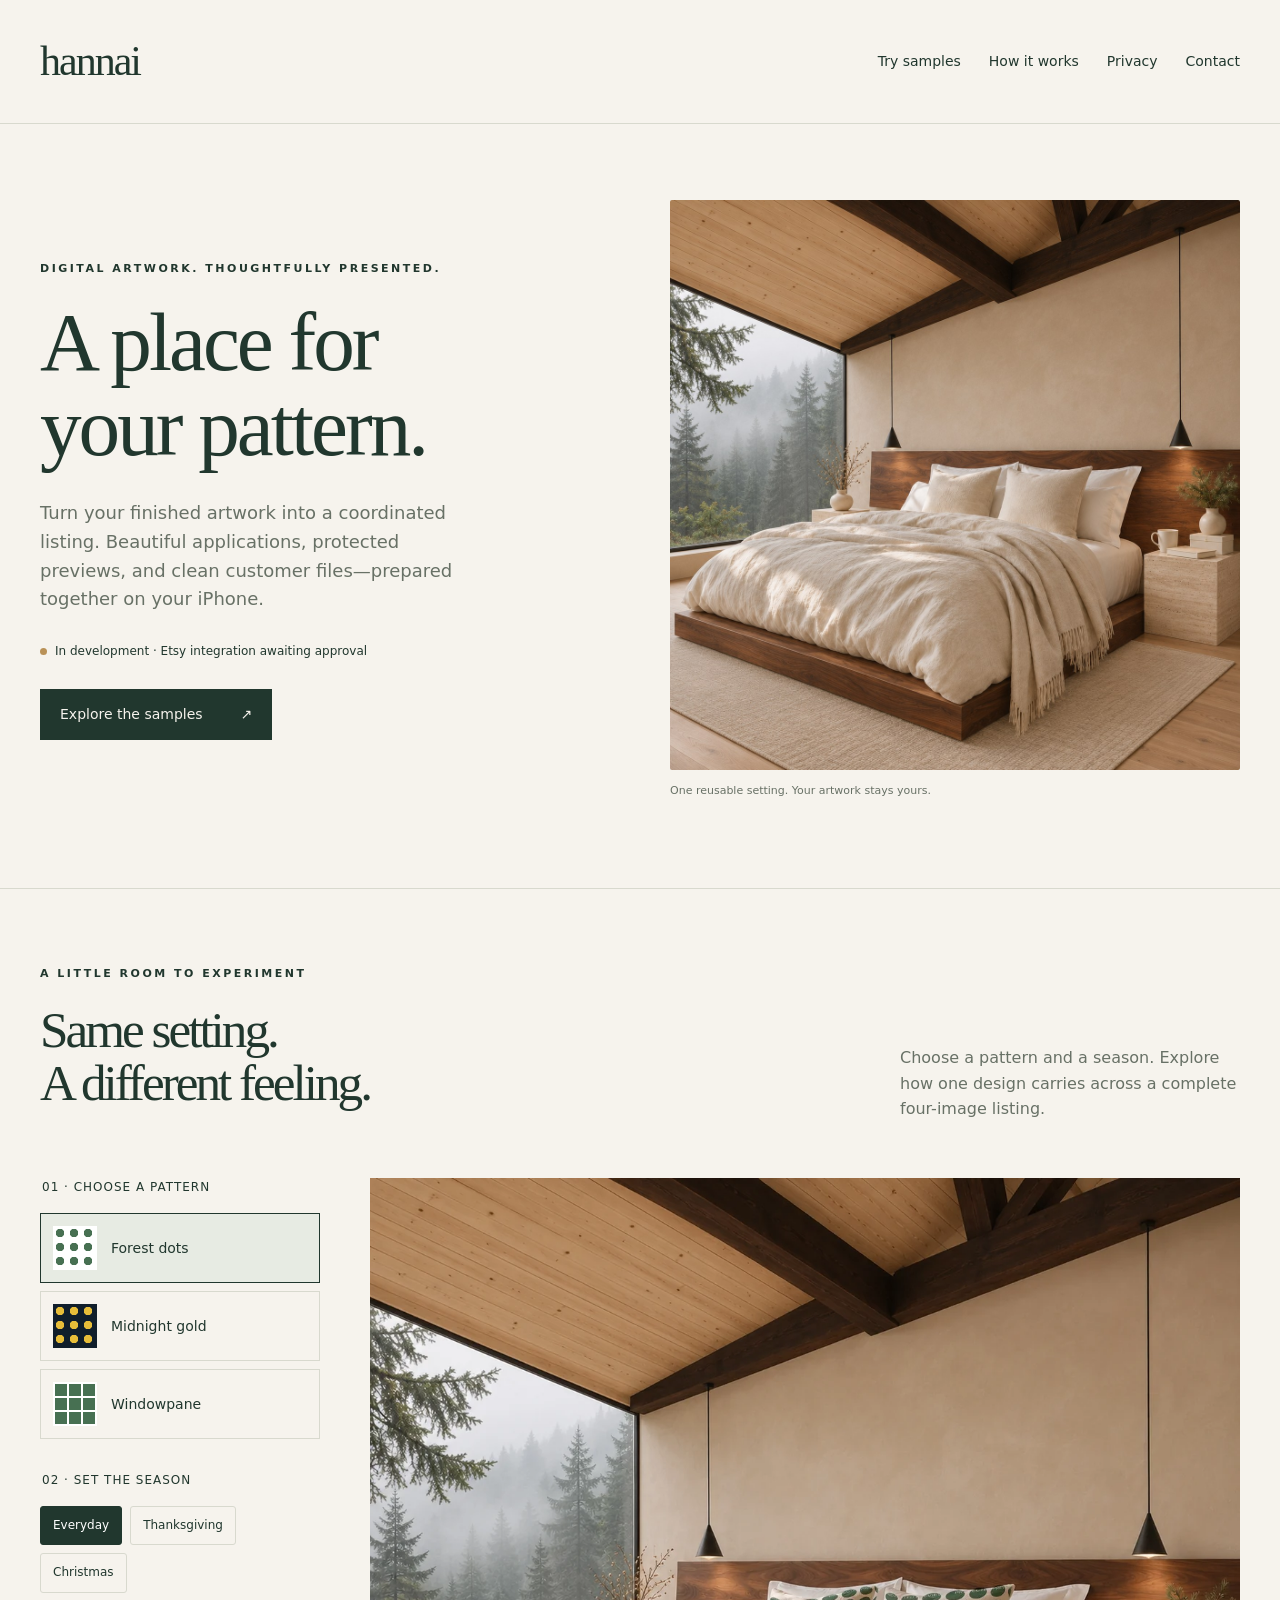
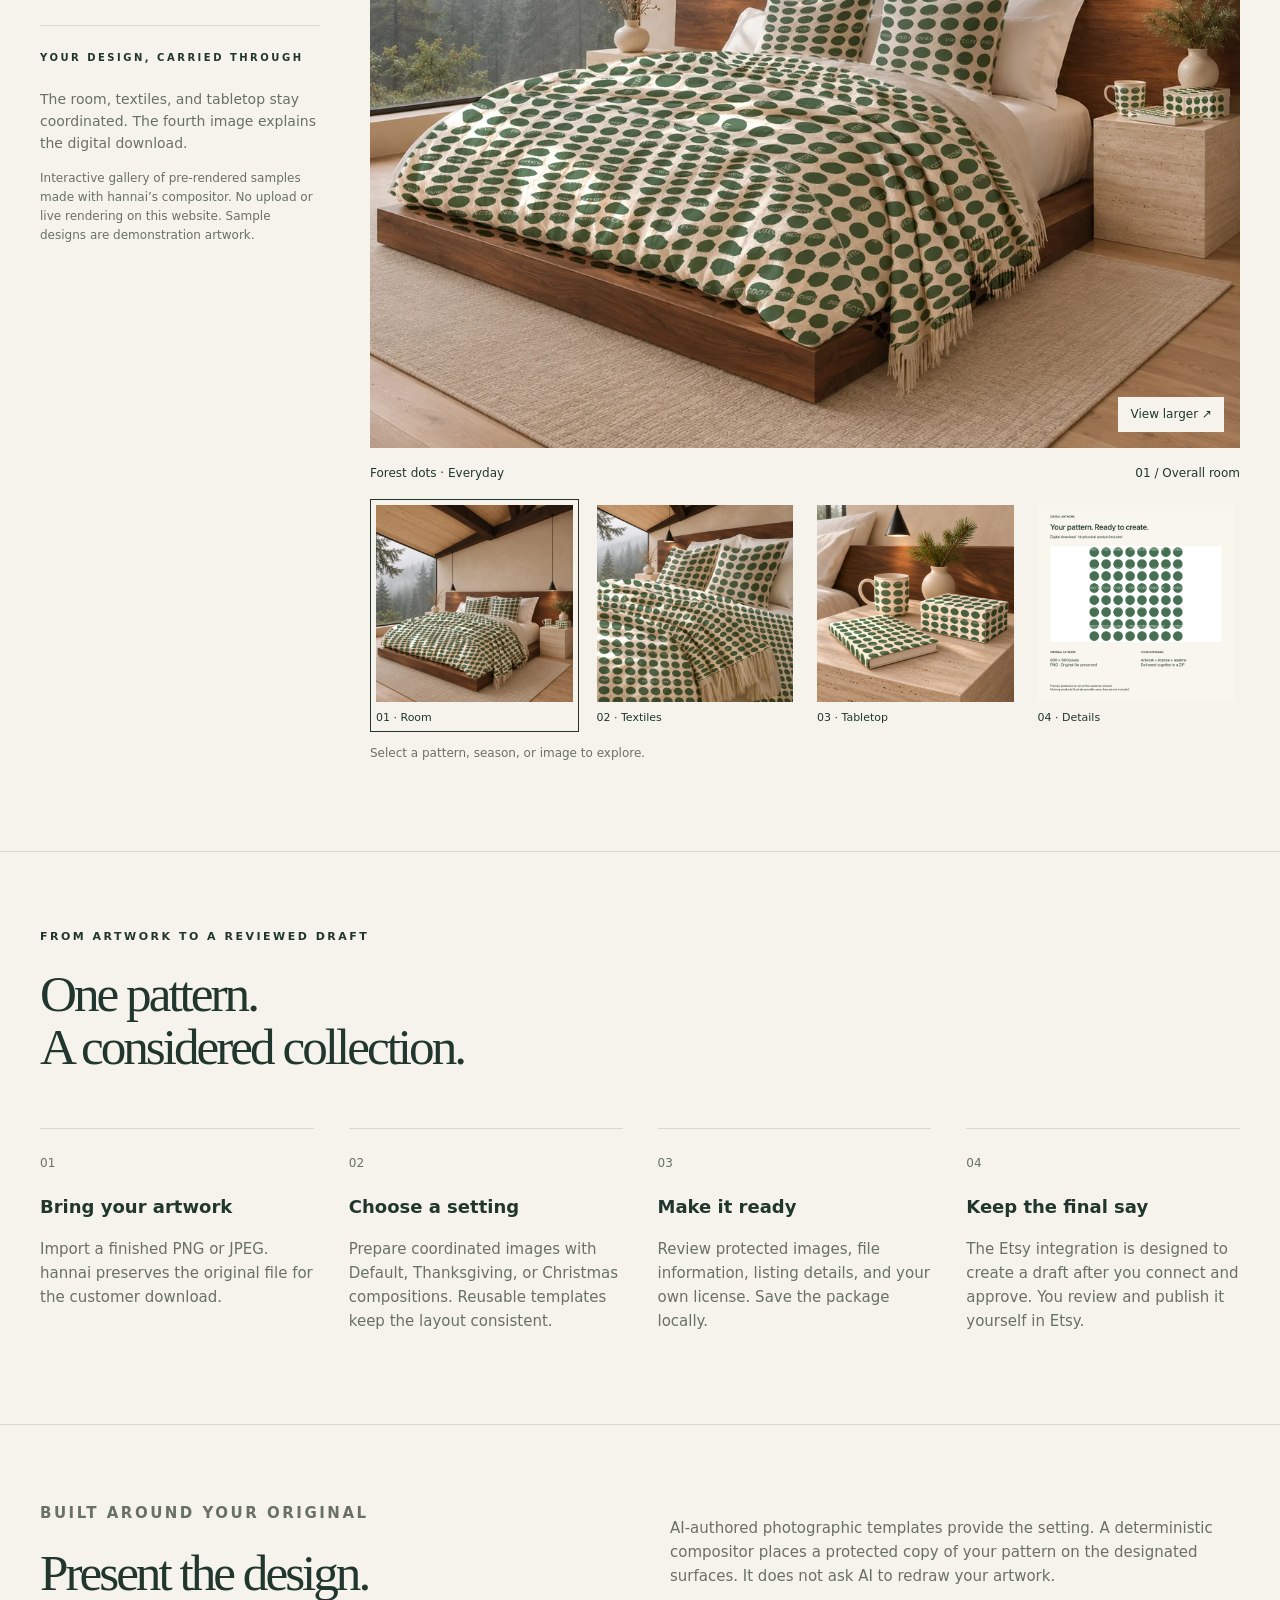
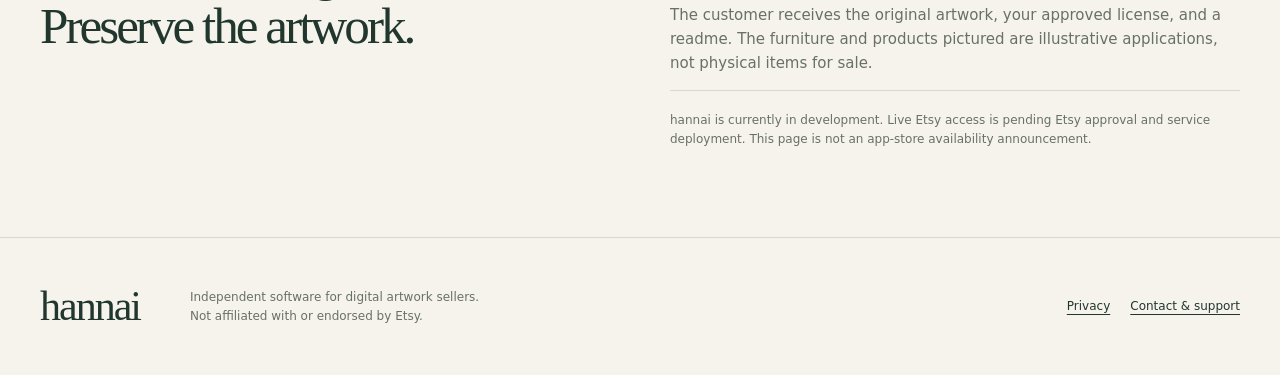
==== commit 8b289b03: "Rename public branding to hannai" ====
--- a/index.html
+++ b/index.html
@@ -1,5 +1,5 @@
-<!doctype html><html lang="en"><head><meta charset="utf-8"><meta name="viewport" content="width=device-width, initial-scale=1"><meta name="description" content="motif is an iPhone workspace for preparing digital pattern listings, protected previews and customer downloads."><title>motif — A place for your pattern</title><link rel="stylesheet" href="styles.css"></head><body>
-<header><a class="wordmark" href="./" aria-label="motif home">motif</a><nav><a href="#samples">Try samples</a><a href="#workflow">How it works</a><a href="privacy.html">Privacy</a><a href="https://github.com/js503/motif/issues">Contact</a></nav></header>
+<!doctype html><html lang="en"><head><meta charset="utf-8"><meta name="viewport" content="width=device-width, initial-scale=1"><meta name="description" content="hannai is an iPhone workspace for preparing digital pattern listings, protected previews and customer downloads."><title>hannai — A place for your pattern</title><link rel="stylesheet" href="styles.css"></head><body>
+<header><a class="wordmark" href="./" aria-label="hannai home">hannai</a><nav><a href="#samples">Try samples</a><a href="#workflow">How it works</a><a href="privacy.html">Privacy</a><a href="https://github.com/js503/motif/issues">Contact</a></nav></header>
 <main><section class="hero"><div><p class="eyebrow">Digital artwork. Thoughtfully presented.</p><h1>A place for<br>your pattern.</h1><p class="intro">Turn your finished artwork into a coordinated listing. Beautiful applications, protected previews, and clean customer files—prepared together on your iPhone.</p><p class="status"><span></span> In development · Etsy integration awaiting approval</p><a class="button" href="#samples">Explore the samples <span>↗</span></a></div><figure><img src="assets/studio.jpg" width="1254" height="1254" alt="A warm woodland bedroom with blank textile surfaces for reusable pattern mockups"><figcaption>One reusable setting. Your artwork stays yours.</figcaption></figure></section>
 <section id="samples" class="sample-studio" aria-labelledby="sample-heading">
 <div class="sample-heading"><div><p class="eyebrow">A little room to experiment</p><h2 id="sample-heading">Same setting.<br>A different feeling.</h2></div><p>Choose a pattern and a season. Explore how one design carries across a complete four-image listing.</p></div>
@@ -9,7 +9,7 @@
 <button type="button" data-pattern="dark" aria-pressed="false"><span class="swatch night" aria-hidden="true"></span>Midnight gold</button>
 <button type="button" data-pattern="geometric" aria-pressed="false"><span class="swatch grid" aria-hidden="true"></span>Windowpane</button></div></fieldset>
 <fieldset><legend>02 · Set the season</legend><div class="theme-options"><button type="button" data-theme="default" aria-pressed="true">Everyday</button><button type="button" data-theme="thanksgiving" aria-pressed="false">Thanksgiving</button><button type="button" data-theme="christmas" aria-pressed="false">Christmas</button></div></fieldset>
-<div class="sample-note"><p class="eyebrow">Your design, carried through</p><p>The room, textiles, and tabletop stay coordinated. The fourth image explains the digital download.</p><p class="small">Interactive gallery of pre-rendered samples made with motif’s compositor. No upload or live rendering on this website. Sample designs are demonstration artwork.</p></div>
+<div class="sample-note"><p class="eyebrow">Your design, carried through</p><p>The room, textiles, and tabletop stay coordinated. The fourth image explains the digital download.</p><p class="small">Interactive gallery of pre-rendered samples made with hannai’s compositor. No upload or live rendering on this website. Sample designs are demonstration artwork.</p></div>
 </div><div class="studio-preview"><button type="button" id="expand-sample" class="image-button" aria-label="Enlarge selected sample"><img id="sample-image" src="assets/samples/light-default-1.webp?v=pillows4" width="2400" height="2400" loading="lazy" alt="Forest dots · Everyday · Overall room"><span class="expand-hint">View larger ↗</span></button>
 <div class="preview-caption"><span id="sample-caption">Forest dots · Everyday</span><span id="view-caption">01 / Overall room</span></div>
 <div class="view-options" role="group" aria-label="Listing image"><button type="button" data-view="1" aria-pressed="true"><img src="assets/samples/light-default-1.webp?v=pillows4" width="2400" height="2400" loading="lazy" alt=""><span>01 · Room</span></button><button type="button" data-view="2" aria-pressed="false"><img src="assets/samples/light-default-2.webp?v=pillows4" width="2400" height="2400" loading="lazy" alt=""><span>02 · Textiles</span></button><button type="button" data-view="3" aria-pressed="false"><img src="assets/samples/light-default-3.webp?v=pillows4" width="2400" height="2400" loading="lazy" alt=""><span>03 · Tabletop</span></button><button type="button" data-view="4" aria-pressed="false"><img src="assets/samples/light-default-4.webp?v=pillows4" width="2400" height="2400" loading="lazy" alt=""><span>04 · Details</span></button></div>
@@ -17,6 +17,6 @@
 <noscript><p>Enable JavaScript to switch samples. The default collection is shown above.</p></noscript>
 </section>
 <dialog id="sample-dialog" aria-label="Enlarged listing sample"><button type="button" id="close-sample">Close ×</button><img id="large-sample" alt=""><p id="large-caption"></p></dialog>
-<section id="workflow" class="workflow"><p class="eyebrow">From artwork to a reviewed draft</p><h2>One pattern.<br>A considered collection.</h2><div class="steps"><article><span>01</span><h3>Bring your artwork</h3><p>Import a finished PNG or JPEG. motif preserves the original file for the customer download.</p></article><article><span>02</span><h3>Choose a setting</h3><p>Prepare coordinated images with Default, Thanksgiving, or Christmas compositions. Reusable templates keep the layout consistent.</p></article><article><span>03</span><h3>Make it ready</h3><p>Review protected images, file information, listing details, and your own license. Save the package locally.</p></article><article><span>04</span><h3>Keep the final say</h3><p>The Etsy integration is designed to create a draft after you connect and approve. You review and publish it yourself in Etsy.</p></article></div></section>
-<section class="principles"><div><p class="eyebrow">Built around your original</p><h2>Present the design.<br>Preserve the artwork.</h2></div><div><p>AI-authored photographic templates provide the setting. A deterministic compositor places a protected copy of your pattern on the designated surfaces. It does not ask AI to redraw your artwork.</p><p>The customer receives the original artwork, your approved license, and a readme. The furniture and products pictured are illustrative applications, not physical items for sale.</p><p class="note">motif is currently in development. Live Etsy access is pending Etsy approval and service deployment. This page is not an app-store availability announcement.</p></div></section></main>
-<footer><a class="wordmark" href="./">motif</a><p>Independent software for digital artwork sellers.<br>Not affiliated with or endorsed by Etsy.</p><div><a href="privacy.html">Privacy</a><a href="https://github.com/js503/motif/issues">Contact &amp; support</a></div></footer><script src="samples.js?v=pillows4" defer></script></body></html>
+<section id="workflow" class="workflow"><p class="eyebrow">From artwork to a reviewed draft</p><h2>One pattern.<br>A considered collection.</h2><div class="steps"><article><span>01</span><h3>Bring your artwork</h3><p>Import a finished PNG or JPEG. hannai preserves the original file for the customer download.</p></article><article><span>02</span><h3>Choose a setting</h3><p>Prepare coordinated images with Default, Thanksgiving, or Christmas compositions. Reusable templates keep the layout consistent.</p></article><article><span>03</span><h3>Make it ready</h3><p>Review protected images, file information, listing details, and your own license. Save the package locally.</p></article><article><span>04</span><h3>Keep the final say</h3><p>The Etsy integration is designed to create a draft after you connect and approve. You review and publish it yourself in Etsy.</p></article></div></section>
+<section class="principles"><div><p class="eyebrow">Built around your original</p><h2>Present the design.<br>Preserve the artwork.</h2></div><div><p>AI-authored photographic templates provide the setting. A deterministic compositor places a protected copy of your pattern on the designated surfaces. It does not ask AI to redraw your artwork.</p><p>The customer receives the original artwork, your approved license, and a readme. The furniture and products pictured are illustrative applications, not physical items for sale.</p><p class="note">hannai is currently in development. Live Etsy access is pending Etsy approval and service deployment. This page is not an app-store availability announcement.</p></div></section></main>
+<footer><a class="wordmark" href="./">hannai</a><p>Independent software for digital artwork sellers.<br>Not affiliated with or endorsed by Etsy.</p><div><a href="privacy.html">Privacy</a><a href="https://github.com/js503/motif/issues">Contact &amp; support</a></div></footer><script src="samples.js?v=pillows4" defer></script></body></html>
